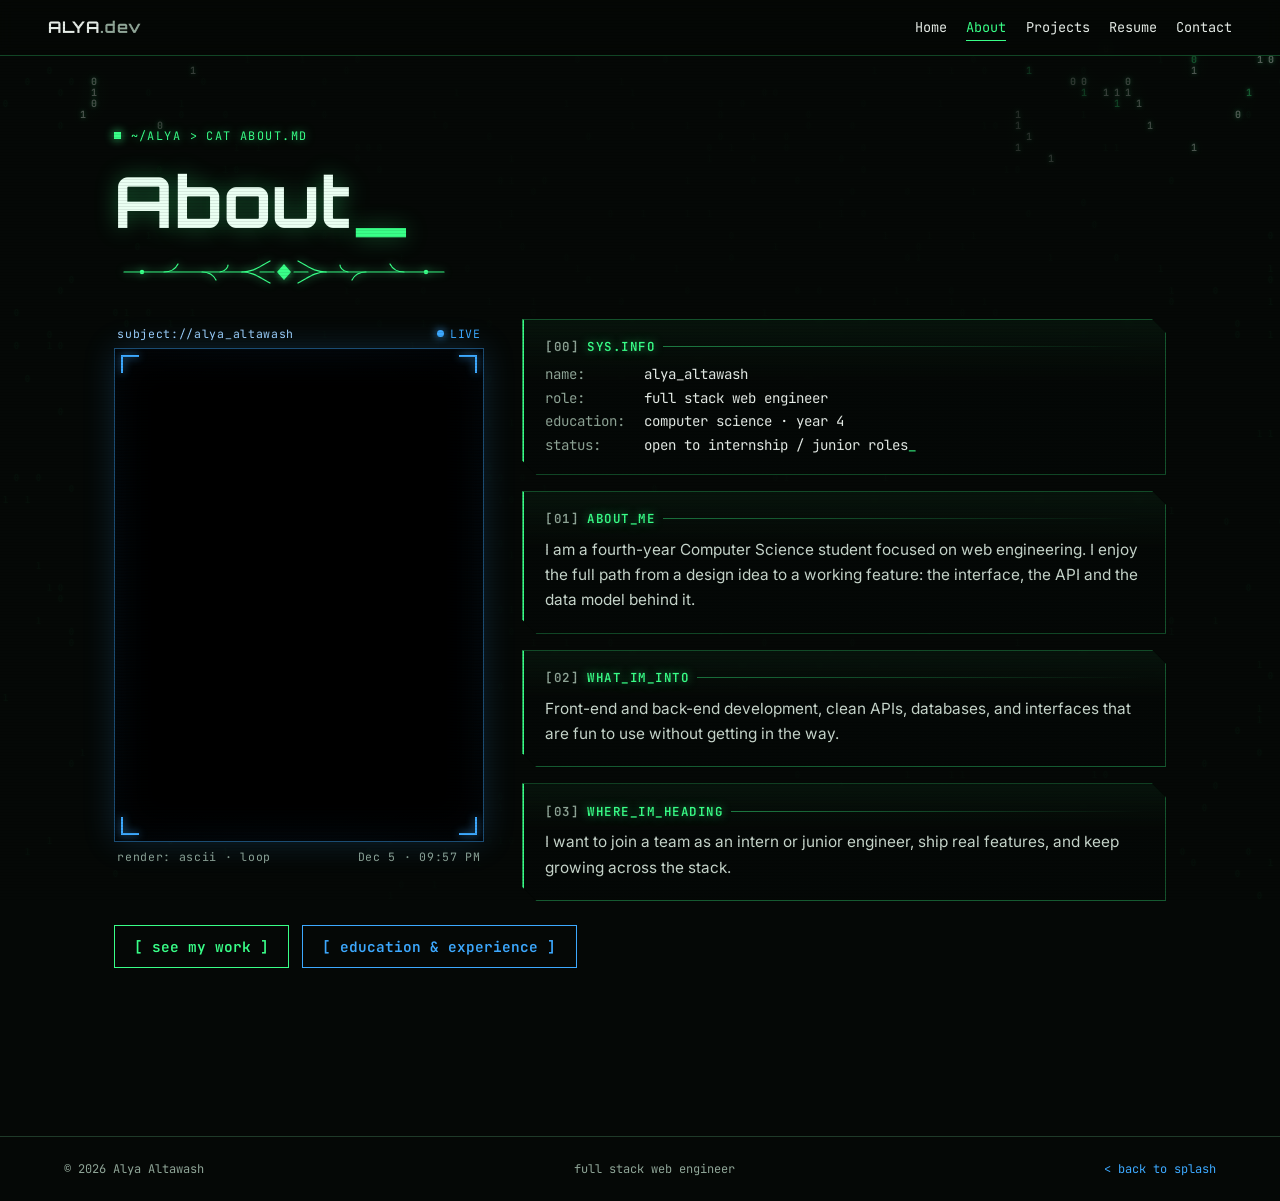
==== about.html @ cb07e220 "Portfolio site: splash, home, about, projects, resume, contact" ====
<!doctype html>
<html lang="en"><head><meta charset="utf-8"><meta name="viewport" content="width=device-width,initial-scale=1">
<title>About | Alya Altawash</title><meta name="description" content="Fourth-year Computer Science student and full stack web engineer.">
<link rel="preconnect" href="https://fonts.googleapis.com"><link rel="preconnect" href="https://fonts.gstatic.com" crossorigin>
<link href="https://fonts.googleapis.com/css2?family=Inter:wght@400;500&family=JetBrains+Mono:wght@400;600&family=Orbitron:wght@600;800&display=swap" rel="stylesheet">
<link rel="stylesheet" href="assets/style.css"></head>
<body class="inner about"><div class="bg" aria-hidden="true"></div>
<nav class="nav"><a class="brand" href="index.html">ALYA<span>.dev</span></a>
<button class="burger" aria-label="Menu" aria-expanded="false">menu</button><ul><li><a href="home.html">Home</a></li><li><a href="about.html" aria-current=page>About</a></li><li><a href="projects.html">Projects</a></li><li><a href="resume.html">Resume</a></li><li><a href="contact.html">Contact</a></li></ul></nav>
<main>
<header class="phead">
<p class="kicker"><span class="blip"></span>~/alya &gt; cat about.md</p>
<h1>About<span class="cur">_</span></h1>
<svg class="rule" viewBox="0 0 320 24" aria-hidden="true"><g id="half" fill="none" stroke="currentColor" stroke-width="1.2" stroke-linecap="round">
<path d="M0 12H118"/><path d="M118 12C130 12 136 6 146 1"/><path d="M118 12C130 12 136 18 146 23"/>
<path d="M40 12C48 12 52 8 54 4"/><path d="M78 12C86 12 90 16 92 20"/><path d="M96 12C102 11 104 7 104 5"/>
<path d="M136 12H150"/><circle cx="18" cy="12" r="1.6" fill="currentColor"/></g>
<use href="#half" transform="matrix(-1 0 0 1 320 0)"/><path d="M160 4L167 12L160 20L153 12Z" fill="currentColor"/></svg>
</header>

<section class="about-grid">
<figure class="portrait">
<div class="pf-bar"><span>subject://alya_altawash</span><span class="live"><i></i>LIVE</span></div>
<div class="pf-screen">
<video src="assets/video/about-portrait.mp4" autoplay muted loop playsinline preload="metadata" aria-label="ASCII-art figure of Alya, animated"></video>
<i class="pf-sweep" aria-hidden="true"></i>
<span class="pc pc-tl" aria-hidden="true"></span><span class="pc pc-tr" aria-hidden="true"></span><span class="pc pc-bl" aria-hidden="true"></span><span class="pc pc-br" aria-hidden="true"></span>
</div>
<figcaption class="pf-meta"><span>render: ascii · loop</span><span><span id="date">--</span> · <span id="clock">--:--</span></span></figcaption>
</figure>

<div class="about-col">
<div class="panel sysinfo">
<div class="ph"><span>[00]</span> sys.info</div>
<dl>
<dt>name</dt><dd>alya_altawash</dd>
<dt>role</dt><dd>full stack web engineer</dd>
<dt>education</dt><dd>computer science · year 4</dd>
<dt>status</dt><dd class="g">open to internship / junior roles<span class="cur">_</span></dd>
</dl>
</div>
<article class="panel"><div class="ph"><span>[01]</span> about_me</div>
<p>I am a fourth-year Computer Science student focused on web engineering. I enjoy the full path from a design idea to a working feature: the interface, the API and the data model behind it.</p></article>
<article class="panel"><div class="ph"><span>[02]</span> what_im_into</div>
<p>Front-end and back-end development, clean APIs, databases, and interfaces that are fun to use without getting in the way.</p></article>
<article class="panel"><div class="ph"><span>[03]</span> where_im_heading</div>
<p>I want to join a team as an intern or junior engineer, ship real features, and keep growing across the stack.</p></article>
</div>
</section>

<div class="row"><a class="btn" href="projects.html">[ see my work ]</a><a class="btn alt" href="resume.html">[ education &amp; experience ]</a></div>
</main>
<footer><span>© 2026 Alya Altawash</span><span>full stack web engineer</span><a href="index.html">&lt; back to splash</a></footer>
<script src="assets/sigil-bg.js"></script>
<script src="assets/site.js"></script></body></html>
---- assets/style.css ----
:root{
  --void:#050806; --panel:#0b120d; --line:#1f3a29;
  --green:#39ff88; --glow:#b8ffd9; --blue:#3da9ff; --violet:#9b6bff; --red:#ff3b4e;
  --text:#e6ede8; --dim:#8fa597;
  --display:"Orbitron","Michroma","Segoe UI",system-ui,sans-serif;
  --mono:"JetBrains Mono","Space Mono",ui-monospace,Menlo,Consolas,monospace;
  --body:"Inter",system-ui,-apple-system,"Segoe UI",sans-serif;
}
*{box-sizing:border-box;margin:0}
html{scroll-behavior:smooth;background:var(--void)}
body{background:transparent;color:var(--text);font:16px/1.65 var(--body);min-height:100vh;overflow-x:hidden}
body::after{content:"";position:fixed;inset:0;pointer-events:none;z-index:50;background:repeating-linear-gradient(0deg,rgba(0,0,0,.18) 0 1px,transparent 1px 3px);opacity:.45}
a{color:var(--blue);text-decoration:none}
a:hover{color:var(--glow)}
:focus-visible{outline:2px solid var(--green);outline-offset:3px}
img,video{max-width:100%;display:block}
h1,h2,h3{font-family:var(--display);font-weight:700;line-height:1.15;letter-spacing:.02em}
h1{font-size:clamp(2rem,6vw,3.8rem);color:var(--glow);text-shadow:0 0 22px rgba(57,255,136,.35)}
h2{font-size:clamp(1.3rem,3.2vw,2rem);margin-bottom:1rem}
h3{font-size:1rem;margin-bottom:.4rem}
p{max-width:68ch}
.dim{color:var(--dim)} .g{color:var(--green)} .b{color:var(--blue)} .v{color:var(--violet)} .r{color:var(--red)}

.bg{position:fixed;inset:0;z-index:-1;overflow:hidden;background:var(--void)}
.bg video,.bg img{position:absolute;inset:0;width:100%;height:100%;object-fit:cover;opacity:.3;mix-blend-mode:screen}
.bg canvas{position:absolute;inset:0;width:100%;height:100%;opacity:.35}
.bg::after{content:"";position:absolute;inset:0;background:radial-gradient(ellipse at 50% 40%,transparent 15%,var(--void) 88%)}

.nav{position:sticky;top:0;z-index:40;display:flex;align-items:center;gap:1.5rem;padding:.8rem clamp(1rem,4vw,3rem);background:rgba(5,8,6,.88);backdrop-filter:blur(8px);border-bottom:1px solid var(--line)}
.brand{font:700 1rem var(--display);color:var(--green);letter-spacing:.06em}
.brand span{color:var(--dim)}
.nav ul{list-style:none;display:flex;gap:1.2rem;margin-left:auto;padding:0;font:.85rem var(--mono)}
.nav a{color:var(--text);padding:.25rem 0;border-bottom:1px solid transparent}
.nav a:hover,.nav a[aria-current]{color:var(--green);border-color:var(--green)}
.burger{display:none;margin-left:auto;background:none;border:1px solid var(--line);color:var(--green);font:1rem var(--mono);padding:.3rem .6rem;cursor:pointer}
@media(max-width:820px){
  .burger{display:block}
  .nav ul{display:none;position:absolute;top:100%;left:0;right:0;flex-direction:column;gap:0;background:var(--void);border-bottom:1px solid var(--line)}
  .nav ul.open{display:flex}
  .nav li a{display:block;padding:.9rem 1.2rem;border:0}
}

main{padding:clamp(2rem,6vw,4.5rem) clamp(1rem,5vw,4rem);max-width:1180px;margin:0 auto}
.section{margin-top:clamp(3rem,7vw,5.5rem)}

.win{background:rgba(11,18,13,.92);border:1px solid var(--line);border-radius:10px;overflow:hidden}
.win>.bar{display:flex;align-items:center;gap:.8rem;padding:.55rem .9rem;background:#16301f;font:.78rem var(--mono);color:var(--glow)}
.dots{margin-left:auto;display:flex;gap:6px}
.dots i{width:10px;height:10px;border-radius:50%;background:#cfe6d6}
.dots i:nth-child(2){background:#6aa27c}.dots i:nth-child(3){background:#050806}
.win .body{padding:1.2rem 1.3rem}

.hud{position:relative;border:1px solid var(--line);padding:1.3rem;background:rgba(11,18,13,.78)}
.hud::before,.hud::after{content:"";position:absolute;width:16px;height:16px;border:2px solid var(--green)}
.hud::before{top:-1px;left:-1px;border-right:0;border-bottom:0}
.hud::after{bottom:-1px;right:-1px;border-left:0;border-top:0}

.term{font:.95rem/1.75 var(--mono)}
.term .p::before{content:"> ";color:var(--green)}
.caret{display:inline-block;width:.6ch;height:1.05em;background:var(--green);vertical-align:-.15em;animation:blink 1s steps(2) infinite}
@keyframes blink{50%{opacity:0}}

.btn{display:inline-block;font:600 .9rem var(--mono);padding:.7rem 1.2rem;border:1px solid var(--green);color:var(--green);background:transparent;cursor:pointer;transition:background .2s,color .2s,box-shadow .2s}
.btn:hover{background:var(--green);color:var(--void);box-shadow:0 0 18px rgba(57,255,136,.45)}
.btn.alt{border-color:var(--blue);color:var(--blue)}
.btn.alt:hover{background:var(--blue);color:var(--void);box-shadow:0 0 18px rgba(61,169,255,.45)}
.btn[aria-disabled=true]{border-color:var(--line);color:var(--dim);cursor:not-allowed;box-shadow:none;background:transparent}
.row{display:flex;flex-wrap:wrap;gap:.8rem;margin-top:1.5rem}

.tag{display:inline-block;font:.72rem var(--mono);padding:.15rem .55rem;border:1px solid var(--violet);color:#cdb8ff;border-radius:3px;margin:.15rem .25rem .15rem 0}

.rail-wrap{position:relative}
.rail{display:grid;grid-auto-flow:column;grid-auto-columns:min(320px,82vw);gap:1.2rem;overflow-x:auto;scroll-snap-type:x mandatory;padding:.4rem .2rem 1rem;scrollbar-color:var(--green) var(--panel);scrollbar-width:thin}
.rail>*{scroll-snap-align:start}
.railctl{display:flex;gap:.5rem;justify-content:flex-end;margin-bottom:.6rem}
.railctl button{background:var(--void);border:1px solid var(--line);color:var(--green);font:.9rem var(--mono);padding:.35rem .8rem;cursor:pointer}
.railctl button:hover{border-color:var(--green)}
.grid{display:grid;gap:1.2rem;grid-template-columns:repeat(auto-fill,minmax(270px,1fr))}
.card{background:rgba(11,18,13,.94);border:1px solid var(--line);border-radius:6px;overflow:hidden;display:flex;flex-direction:column;transition:border-color .2s,transform .2s}
.card:hover{border-color:var(--green);transform:translateY(-3px)}
.card .shot{position:relative;aspect-ratio:16/10;background:#0a120d;border-bottom:1px solid var(--line);overflow:hidden}
.card .shot img{width:100%;height:100%;object-fit:cover;opacity:.8;filter:saturate(.8)}
.card .shot span{position:absolute;left:.6rem;bottom:.5rem;font:.7rem var(--mono);color:var(--glow);background:rgba(5,8,6,.8);padding:.1rem .4rem}
.card .txt{padding:1rem 1.1rem 1.2rem;display:flex;flex-direction:column;gap:.5rem;flex:1}
.card .txt p{font-size:.92rem;color:#c5d3ca}
.card button.more{margin-top:auto;align-self:flex-start;background:none;border:0;color:var(--blue);font:.85rem var(--mono);cursor:pointer;padding:.4rem 0 0}
.card button.more:hover{color:var(--glow)}
.locked{position:relative;border:1px dashed var(--red)}
.locked:hover{border-color:var(--red);transform:none}
.locked .shot img{filter:grayscale(.8) blur(2px);opacity:.4}
.locked .lock{position:absolute;inset:0;display:grid;place-content:center;text-align:center;font:.8rem var(--mono);color:var(--red);background:rgba(5,8,6,.55);padding:1rem}
.locked .lock b{display:block;font:700 1rem var(--display);margin-bottom:.3rem}

dialog{margin:auto;width:min(680px,92vw);max-height:90vh;overflow:auto;background:var(--panel);color:var(--text);border:1px solid var(--green);padding:0;border-radius:8px}
dialog::backdrop{background:rgba(0,0,0,.78)}
dialog .win{border:0;border-radius:0}
dialog h3{font-size:1.4rem;margin-bottom:.8rem}
dialog dt{font:.78rem var(--mono);color:var(--green);margin-top:1rem}
dialog dd{margin:.2rem 0 0;color:#c5d3ca}
.x{background:none;border:0;color:var(--glow);font:1rem var(--mono);cursor:pointer;margin-left:auto}

.tl{border-left:1px solid var(--green);padding-left:1.4rem;display:grid;gap:1.8rem}
.tl>div{position:relative}
.tl>div::before{content:"";position:absolute;left:calc(-1.4rem - 4px);top:.55rem;width:7px;height:7px;background:var(--green);box-shadow:0 0 8px var(--green)}
.tl .when{font:.78rem var(--mono);color:var(--blue)}

.skills{display:grid;gap:1.2rem;grid-template-columns:repeat(auto-fit,minmax(260px,1fr))}
.skills .hud h3{color:var(--green)}
.skills ul{list-style:none;padding:0;margin:.8rem 0 0;display:grid;gap:.45rem;font:.88rem var(--mono)}
.skills li::before{content:"> ";color:var(--green)}
.lvl{height:3px;background:var(--line);margin-top:.15rem}
.lvl i{display:block;height:100%;background:var(--green);box-shadow:0 0 8px var(--green)}

label{display:block;font:.8rem var(--mono);color:var(--dim);margin:.9rem 0 .3rem}
input,textarea{width:100%;background:var(--void);border:1px solid var(--line);color:var(--text);font:1rem var(--mono);padding:.7rem .8rem}
input:focus,textarea:focus{border-color:var(--green);outline:0;box-shadow:0 0 0 1px var(--green)}
textarea{min-height:130px;resize:vertical}

.two{display:grid;gap:2rem;grid-template-columns:1.2fr 1fr;align-items:start}
@media(max-width:860px){.two{grid-template-columns:1fr}}
.links{list-style:none;padding:0;display:grid;gap:.6rem;font:.95rem var(--mono)}
.links a{display:flex;justify-content:space-between;border:1px solid var(--line);padding:.7rem .9rem;color:var(--text);transition:border-color .2s,color .2s}
.links a:hover{border-color:var(--green);color:var(--green)}
.art{border:1px solid var(--line);margin-top:1.2rem}
.art img{width:100%;max-height:340px;object-fit:cover;opacity:.85}

footer{border-top:1px solid var(--line);margin-top:6rem;padding:1.5rem clamp(1rem,5vw,4rem);font:.75rem var(--mono);color:var(--dim);display:flex;flex-wrap:wrap;gap:.6rem 2rem;justify-content:space-between}

/* splash */
body.splash{height:100svh;overflow:hidden;overflow:clip;--acc:var(--green);--acc-rgb:57,255,136}
body.splash[data-mode=design]{--acc:var(--violet);--acc-rgb:155,107,255}
.splash .bg::after{background:radial-gradient(ellipse at 60% 50%,transparent 40%,rgba(5,8,6,.8) 100%)}
.splash .bg .sig{opacity:.42;filter:drop-shadow(0 0 2px rgba(57,255,136,.9)) drop-shadow(0 0 9px rgba(57,255,136,.35));transition:filter .7s ease,opacity .7s ease}
.splash[data-mode=design] .bg .sig{filter:hue-rotate(118deg) saturate(1.2) drop-shadow(0 0 2px rgba(155,107,255,.9)) drop-shadow(0 0 9px rgba(155,107,255,.35))}

.corners{position:fixed;inset:clamp(.6rem,1.6vw,1.2rem);z-index:2;pointer-events:none}
.corners{filter:drop-shadow(0 0 4px rgba(var(--acc-rgb),.7))}
.corners i{position:absolute;width:26px;height:26px;border:1.5px solid var(--acc);opacity:.85;transition:border-color .6s}
.corners .tl{left:0;top:0;border-right:0;border-bottom:0}.corners .tr{right:0;top:0;border-left:0;border-bottom:0}
.corners .bl{left:0;bottom:0;border-right:0;border-top:0}.corners .br{right:0;bottom:0;border-left:0;border-top:0}

.splash .top{position:absolute;z-index:3;left:0;right:0;top:0;padding:1.6rem clamp(1.6rem,4.5vw,3.4rem);display:flex;justify-content:space-between;font:.74rem var(--mono);color:var(--dim);letter-spacing:.08em}
.splash .top b{color:var(--acc);font-weight:400}
.quote{position:absolute;z-index:3;left:clamp(1.6rem,6vw,5rem);top:50%;transform:translateY(-56%);max-width:min(600px,86vw)}
.quote::before{content:"";position:absolute;inset:-4rem -5rem;z-index:-1;pointer-events:none;background:radial-gradient(closest-side,rgba(5,8,6,.82) 55%,transparent)}
.kicker{display:flex;align-items:center;gap:.6rem;font:.74rem var(--mono);color:var(--acc);letter-spacing:.12em;text-transform:uppercase;margin-bottom:1.1rem;text-shadow:0 0 10px rgba(var(--acc-rgb),.6)}
.blip{width:7px;height:7px;background:var(--acc);box-shadow:0 0 10px var(--acc);animation:blip 1.6s steps(1) infinite}
@keyframes blip{50%{opacity:.15}}
.quote h1{font-size:clamp(2rem,5vw,3.6rem);line-height:1.08;color:#eafff2;text-shadow:0 0 18px rgba(184,255,217,.25);animation:glitch 7s infinite}
.quote .l{color:var(--green);text-shadow:0 0 22px rgba(57,255,136,.55)}
.quote .d{color:var(--violet);text-shadow:0 0 22px rgba(155,107,255,.6)}
@keyframes glitch{
  0%,91%,100%{transform:none;filter:none}
  92%{transform:translate(-3px,0) skewX(-8deg);filter:drop-shadow(3px 0 0 rgba(255,59,78,.75)) drop-shadow(-3px 0 0 rgba(61,169,255,.75))}
  93%{transform:translate(3px,0);filter:drop-shadow(-4px 0 0 rgba(255,59,78,.75)) drop-shadow(4px 0 0 rgba(61,169,255,.75))}
  94%{transform:none;filter:none}
  95%{transform:translate(0,-1px) skewX(6deg);filter:drop-shadow(2px 0 0 rgba(255,59,78,.6))}
  96%{transform:none;filter:none}}
.rule{display:block;width:min(340px,80%);height:24px;margin:1.3rem 0 1.4rem;color:var(--acc);filter:drop-shadow(0 0 4px rgba(var(--acc-rgb),.8));transition:color .6s}

.lens{display:flex;align-items:center;gap:.9rem;flex-wrap:wrap}
.lens-label{font:.74rem var(--mono);color:var(--dim);letter-spacing:.14em}
.lens-label b{color:var(--acc);font-weight:400;margin-left:.3rem}
.toggle{position:relative;display:flex;gap:4px;padding:4px;background:rgba(var(--acc-rgb),.08);border:1px solid rgba(var(--acc-rgb),.55);box-shadow:0 0 18px rgba(var(--acc-rgb),.18),inset 0 0 14px rgba(var(--acc-rgb),.08);clip-path:polygon(12px 0,100% 0,100% calc(100% - 12px),calc(100% - 12px) 100%,0 100%,0 12px);transition:border-color .6s,background .6s}
.toggle button{background:transparent;color:var(--dim);border:0;padding:.6rem 1.25rem;font:600 .8rem var(--mono);letter-spacing:.16em;cursor:pointer;transition:color .2s,background .3s}
.toggle button:hover{color:var(--text)}
.toggle button:first-child{clip-path:polygon(9px 0,100% 0,100% 100%,0 100%,0 9px)}
.toggle button:last-child{clip-path:polygon(0 0,100% 0,100% calc(100% - 9px),calc(100% - 9px) 100%,0 100%)}
.toggle button[aria-pressed=true]{background:var(--green);color:var(--void);box-shadow:0 0 20px rgba(57,255,136,.7)}
.toggle button.dz[aria-pressed=true]{background:var(--violet);color:#fff;box-shadow:0 0 20px rgba(155,107,255,.7)}
.quote .sub{margin-top:1.1rem;font:.78rem var(--mono);color:var(--dim)}

#stage{position:absolute;inset:0;z-index:1;cursor:grab;touch-action:pan-y}
#stage:active{cursor:grabbing}
#stage canvas{display:block}
.readout{position:absolute;z-index:3;right:clamp(1.6rem,4.5vw,3.4rem);bottom:1.9rem;font:.7rem var(--mono);color:var(--dim);letter-spacing:.06em}
.boot{position:absolute;z-index:3;left:clamp(1.6rem,6vw,5rem);bottom:1.6rem;font:.74rem/1.7 var(--mono);color:var(--dim)}
.enter{position:absolute;z-index:3;left:50%;bottom:1.6rem;transform:translateX(-50%);white-space:nowrap;box-shadow:0 0 22px rgba(var(--acc-rgb),.25)}
.hint{position:absolute;z-index:3;right:clamp(1.6rem,4.5vw,3.4rem);top:4rem;font:.7rem var(--mono);color:var(--dim)}
@media(max-width:900px){.readout{display:none}}
@media(max-width:700px){
  .boot,.hint{display:none}
  .splash .top{padding:1.4rem 1.6rem;font-size:.66rem}
  .splash .top span{max-width:60%}
  .quote{top:5.2rem;transform:none;left:1.6rem;right:1.6rem}
  .quote h1{font-size:clamp(1.8rem,8.4vw,2.6rem)}
  .rule{margin:1rem 0 1.1rem}
  .toggle button{padding:.55rem 1rem}
  .quote .sub{display:none}
  .quote::before{inset:-2rem -1.6rem}
  .kicker{font-size:.62rem;letter-spacing:.08em;flex-wrap:wrap}
}

@media(prefers-reduced-motion:reduce){
  *{animation:none!important;scroll-behavior:auto!important;transition:none!important}
  .bg video{display:none}
}

/* loading screen */
#loader{position:fixed;inset:0;z-index:45;background:#020403;overflow:hidden;cursor:pointer;transition:opacity .85s ease,visibility .85s}
#loader.done{opacity:0;visibility:hidden}
#loader::after{content:"";position:absolute;inset:-50%;pointer-events:none;opacity:.13;background-image:url("data:image/svg+xml,%3Csvg xmlns='http://www.w3.org/2000/svg' width='160' height='160'%3E%3Cfilter id='n'%3E%3CfeTurbulence type='fractalNoise' baseFrequency='.9' numOctaves='2' stitchTiles='stitch'/%3E%3C/filter%3E%3Crect width='100%25' height='100%25' filter='url(%23n)'/%3E%3C/svg%3E");animation:ldgrain .9s steps(3) infinite}
@keyframes ldgrain{0%{transform:translate(0,0)}33%{transform:translate(-3%,2%)}66%{transform:translate(2%,-3%)}}
.ld-bg{position:absolute;inset:0;width:100%;height:100%;filter:drop-shadow(0 0 2px rgba(57,255,136,.9)) drop-shadow(0 0 9px rgba(57,255,136,.35));animation:ldflick 4s infinite}
@keyframes ldflick{0%,100%{opacity:1}47%{opacity:1}48%{opacity:.82}49%{opacity:1}83%{opacity:.93}}
.ld-code{position:absolute;z-index:2;top:1.2rem;left:clamp(1rem,3vw,2rem);margin:0;font:600 10px/1.3 var(--mono);color:#f2fff7;text-shadow:0 0 6px rgba(255,255,255,.55);opacity:.9;white-space:pre;max-height:42vh;overflow:hidden;pointer-events:none;padding:.4rem .6rem .4rem 0;background:rgba(2,4,3,.8);box-shadow:0 0 24px 12px rgba(2,4,3,.8)}
.ld-center{position:absolute;inset:0;z-index:3;display:flex;flex-direction:column;align-items:center;justify-content:center;gap:0;pointer-events:none}
.ld-vid{width:min(64vmin,580px);aspect-ratio:1;-webkit-mask-image:radial-gradient(circle,#000 50%,transparent 71%);mask-image:radial-gradient(circle,#000 50%,transparent 71%)}
.ld-vid video{width:100%;height:100%;object-fit:cover;filter:contrast(1.08) drop-shadow(0 0 12px rgba(184,255,217,.5))}
.ld-out{width:min(420px,90vw);min-height:9.8em;padding:.7rem .9rem;font:.76rem/1.6 var(--mono);color:var(--glow);text-shadow:0 0 8px rgba(57,255,136,.55),0 0 3px #000,0 0 6px #000;white-space:pre}
.ld-out .ok{color:var(--green);text-shadow:0 0 10px rgba(57,255,136,.9)}
.ld-out .dimbar{color:#1f3a29;text-shadow:none}
.ld-out .cur{animation:ldblink 1s steps(1) infinite}
@keyframes ldblink{50%{opacity:0}}
.ld-skip{position:absolute;z-index:3;bottom:1.2rem;left:50%;transform:translateX(-50%);font:.7rem var(--mono);color:var(--dim);white-space:nowrap;opacity:.7}
@media(max-width:700px){.ld-code{font-size:8px;max-height:24vh;opacity:.9}.ld-vid{width:min(88vw,420px)}.ld-out{font-size:.68rem}}
@media(prefers-reduced-motion:reduce){#loader::after,.ld-bg{animation:none}}
#loader.quick{display:none}

/* inner pages: shared cyber-sigil styling */
body.inner{--acc:var(--green);--acc-rgb:57,255,136}
.inner .bg::after{background:linear-gradient(90deg,rgba(5,8,6,.15),rgba(5,8,6,.7) 22%,rgba(5,8,6,.7) 78%,rgba(5,8,6,.15))}
.inner .bg .sig{opacity:.45;filter:drop-shadow(0 0 2px rgba(57,255,136,.9)) drop-shadow(0 0 9px rgba(57,255,136,.35))}
.inner .nav{background:rgba(5,8,6,.82);border-bottom-color:rgba(57,255,136,.25)}
.phead{margin-bottom:2.2rem}
.phead h1{font-size:clamp(2.4rem,7vw,4.4rem);color:#eafff2;text-shadow:0 0 22px rgba(57,255,136,.35);animation:glitch 7s infinite}
.phead h1 .cur,.cur{color:var(--acc);animation:ldblink 1s steps(1) infinite}
.phead .rule{margin:1.1rem 0 0}

.panel{position:relative;padding:1.15rem 1.3rem 1.25rem;background:linear-gradient(180deg,rgba(57,255,136,.05),rgba(5,8,6,.82) 40%);border:1px solid rgba(var(--acc-rgb),.3);border-left:2px solid var(--acc);backdrop-filter:blur(3px);clip-path:polygon(0 0,calc(100% - 14px) 0,100% 14px,100% 100%,14px 100%,0 calc(100% - 14px));transition:border-color .25s,box-shadow .25s,transform .25s}
.panel:hover{border-color:rgba(var(--acc-rgb),.7);box-shadow:inset 0 0 24px rgba(var(--acc-rgb),.08);transform:translateX(3px)}
.ph{display:flex;align-items:center;gap:.5rem;font:600 .78rem var(--mono);letter-spacing:.12em;text-transform:uppercase;color:var(--acc);text-shadow:0 0 10px rgba(var(--acc-rgb),.55);margin-bottom:.6rem}
.ph span{color:var(--dim);text-shadow:none}
.ph::after{content:"";flex:1;height:1px;background:linear-gradient(90deg,rgba(var(--acc-rgb),.45),transparent)}
.panel p{color:#c9d8ce;font-size:.96rem}

.about-grid{display:grid;grid-template-columns:minmax(260px,370px) 1fr;gap:clamp(1.4rem,3vw,2.4rem);align-items:start}
.about-col{display:grid;gap:1rem}
.sysinfo dl{display:grid;grid-template-columns:max-content 1fr;gap:.35rem 1.2rem;font:.88rem var(--mono)}
.sysinfo dt{color:var(--dim)}
.sysinfo dt::after{content:":"}
.sysinfo dd{margin:0;color:var(--text)}

.portrait{margin:0;position:sticky;top:5.5rem;--pb:61,169,255}
.pf-bar,.pf-meta{display:flex;justify-content:space-between;gap:1rem;font:.72rem var(--mono);letter-spacing:.06em;color:#9fd2ff;padding:.45rem .2rem}
.pf-meta{color:var(--dim)}
.live{display:flex;align-items:center;gap:.4rem;color:var(--blue)}
.live i{width:7px;height:7px;border-radius:50%;background:var(--blue);box-shadow:0 0 8px var(--blue);animation:blip 1.4s steps(1) infinite}
.pf-screen{position:relative;aspect-ratio:3/4;background:#000;border:1px solid rgba(var(--pb),.45);box-shadow:0 0 30px rgba(var(--pb),.18),inset 0 0 40px rgba(var(--pb),.12);overflow:hidden}
.pf-screen video{width:100%;height:100%;object-fit:cover;filter:drop-shadow(0 0 6px rgba(var(--pb),.7)) brightness(1.15)}
.pf-screen::after{content:"";position:absolute;inset:0;pointer-events:none;background:repeating-linear-gradient(0deg,rgba(0,0,0,.35) 0 1px,transparent 1px 3px),radial-gradient(ellipse at center,transparent 55%,rgba(0,0,0,.6))}
.pf-sweep{position:absolute;left:0;right:0;height:22%;top:-22%;pointer-events:none;background:linear-gradient(180deg,transparent,rgba(var(--pb),.13),transparent);animation:sweep 5s linear infinite}
@keyframes sweep{to{top:100%}}
.pc{position:absolute;width:18px;height:18px;border:2px solid var(--blue);filter:drop-shadow(0 0 4px rgba(var(--pb),.9));z-index:2}
.pc-tl{left:6px;top:6px;border-right:0;border-bottom:0}.pc-tr{right:6px;top:6px;border-left:0;border-bottom:0}
.pc-bl{left:6px;bottom:6px;border-right:0;border-top:0}.pc-br{right:6px;bottom:6px;border-left:0;border-top:0}
@media(max-width:860px){
  .about-grid{grid-template-columns:1fr}
  .portrait{position:relative;top:0;width:min(100%,340px);margin:0 auto}
  .inner .bg::after{background:rgba(5,8,6,.4)}
  .inner .bg .sig{opacity:.55}
}
@media(prefers-reduced-motion:reduce){.pf-sweep,.phead h1{animation:none}}

/* ===== projects: cartridges + reader ===== */
.sr-only{position:absolute;width:1px;height:1px;overflow:hidden;clip:rect(0 0 0 0);white-space:nowrap}
.proj-head{display:grid;grid-template-columns:1fr minmax(260px,380px);gap:2rem;align-items:center}
.proj-head .lead{margin-top:1.3rem;color:#c9d8ce}
.drive{margin:0}
#drive{height:300px;position:relative;cursor:grab;touch-action:pan-y;outline:none}
#drive.grabbing{cursor:grabbing}
#drive:focus-visible{box-shadow:0 0 0 1px var(--green)}
#drive canvas{display:block;width:100%!important;height:100%!important}
.proj-head>*{min-width:0}
#drive.no3d{display:none}
.drive figcaption{display:flex;justify-content:space-between;gap:1rem;padding-top:.5rem;border-top:1px solid rgba(57,255,136,.3);font:.7rem var(--mono);color:var(--dim);letter-spacing:.06em}
#driveStat{color:var(--green)}

.rack{--w:clamp(200px,21vw,250px);display:flex;flex-wrap:wrap;gap:2.6rem;padding-top:1rem}
.cart{--c:var(--green);position:relative;display:block;width:24em;height:32em;padding:0;border:0;background:none;color:inherit;font-size:calc(var(--w,240px) / 24);cursor:pointer;text-align:left;filter:drop-shadow(0 .8em 1.2em rgba(0,0,0,.65));transition:transform .3s cubic-bezier(.3,.7,.3,1),filter .3s}
.cart:hover,.cart:focus-visible{transform:translateY(-.9em) rotate(-1.5deg);filter:drop-shadow(0 0 1.1em color-mix(in srgb,var(--c) 70%,transparent)) drop-shadow(0 1em 1.4em rgba(0,0,0,.7))}
.cart:focus-visible{outline:none}
.cart:focus-visible .c-body{outline:2px solid var(--c);outline-offset:-2px}
.cart.gone{visibility:hidden}
.c-body{position:absolute;inset:0;clip-path:polygon(2.4em 0,100% 0,100% calc(100% - 1.8em),calc(100% - 1.8em) 100%,0 100%,0 2.4em);
  background:repeating-linear-gradient(90deg,rgba(255,255,255,.035) 0 1px,transparent 1px 3px),linear-gradient(160deg,#e3e8e5 0%,#aab2ae 18%,#6d7572 44%,#353b39 70%,#1b1f1e 100%);
  box-shadow:inset .15em .15em .3em rgba(255,255,255,.55),inset -.2em -.2em .4em rgba(0,0,0,.6)}
.c-grip{position:absolute;top:.8em;left:5em;right:4em;height:1.4em;border-radius:.2em;background:repeating-linear-gradient(90deg,rgba(0,0,0,.4) 0 .3em,rgba(255,255,255,.3) .3em .6em)}
.c-side{position:absolute;left:.5em;top:4.5em;writing-mode:vertical-rl;transform:rotate(180deg);font:600 .62em var(--mono);letter-spacing:.22em;color:rgba(0,0,0,.5);text-shadow:0 1px 0 rgba(255,255,255,.35)}
.c-label{position:absolute;left:2.2em;top:3.2em;width:19.2em;height:19.2em;background:#000;overflow:hidden;box-shadow:0 0 0 .35em #0c0f0e,0 0 0 .5em rgba(255,255,255,.28)}
.c-label img{width:100%;height:100%;object-fit:cover;display:block}
.c-scan{position:absolute;inset:0;pointer-events:none;background:linear-gradient(125deg,rgba(255,255,255,.18) 0%,transparent 28%),repeating-linear-gradient(0deg,rgba(0,0,0,.18) 0 1px,transparent 1px 3px)}
.c-chip{position:absolute;top:.6em;left:.6em;font:600 .7em var(--mono);letter-spacing:.1em;padding:.15em .55em;background:rgba(5,8,6,.82);color:var(--c);border:1px solid var(--c)}
.c-title,.c-sub{position:absolute;left:2.2em;right:3em}
.c-title{top:23.2em;font:800 1.85em/1 var(--display);letter-spacing:.06em;color:#f2fff7;text-shadow:0 0 .5em color-mix(in srgb,var(--c) 80%,transparent);left:calc(2.2em / 1.85);top:calc(23.3em / 1.85)}
.c-sub{top:calc(26.6em / .72);left:calc(2.2em / .72);font:.72em var(--mono);letter-spacing:.08em;text-transform:uppercase;color:#a9bab0;white-space:nowrap;overflow:hidden;text-overflow:ellipsis;right:calc(3em / .72)}
.c-foot{position:absolute;left:calc(2.2em / .62);bottom:calc(1.1em / .62);display:flex;align-items:center;gap:1.2em;font:600 .62em var(--mono);letter-spacing:.12em;color:rgba(255,255,255,.4)}
.c-led{width:1.1em;height:1.1em;border-radius:50%;background:#2a2f2d;box-shadow:inset 0 0 .2em #000;transition:background .3s,box-shadow .3s}
.cart:hover .c-led,.cart:focus-visible .c-led,.deck-cart .c-led{background:var(--c);box-shadow:0 0 .8em var(--c)}
.c-pins{position:absolute;right:0;top:5em;bottom:5em;width:1.3em;border-left:.2em solid #0d0f0e;background:repeating-linear-gradient(180deg,#f0cf74 0 .9em,#8a6a22 .9em 1.1em,#121514 1.1em 1.6em)}
.cart.blank{cursor:not-allowed}
.cart.blank:hover{transform:none;filter:drop-shadow(0 .8em 1.2em rgba(0,0,0,.65))}
.blank .c-body{filter:saturate(.2) brightness(.62)}
.blank .c-led{background:var(--red)!important;box-shadow:0 0 .8em var(--red)!important}
.c-noise{position:absolute;inset:0;background:repeating-linear-gradient(0deg,#0d100f 0 2px,#1b201e 2px 3px),#111;animation:noise .25s steps(2) infinite}
@keyframes noise{50%{background-position:0 1px}}
.c-nodata{position:absolute;inset:0;display:grid;place-content:center;font:600 1.3em var(--mono);letter-spacing:.2em;color:var(--red);text-shadow:0 0 .6em var(--red)}

/* reader overlay */
body.ro-open{overflow:hidden}
.reader-ov{--c:var(--green);position:fixed;inset:0;z-index:60;background:rgba(2,4,3,.88);backdrop-filter:blur(6px);opacity:0;transition:opacity .25s}
.reader-ov.in{opacity:1}
.ro-stage{position:absolute;inset:0;margin:0 auto;max-width:1300px}
.deck{position:absolute;width:52em;height:40em;left:calc(50% - 12em);top:50%;margin-top:-20em;font-size:min(10px,calc((100vw - 2rem) / 80));transition:left .55s cubic-bezier(.6,0,.25,1),top .55s cubic-bezier(.6,0,.25,1),margin .55s,font-size .55s}
.deck-cart{position:absolute;left:3em;top:4em;width:24em;height:32em;z-index:1;pointer-events:none}
.reader{position:absolute;inset:0;z-index:2}
.reader::before{content:"";position:absolute;inset:0;clip-path:polygon(3em 0,100% 0,100% calc(100% - 3em),calc(100% - 3em) 100%,0 100%,0 3em);
  background:repeating-linear-gradient(90deg,rgba(255,255,255,.025) 0 1px,transparent 1px 3px),linear-gradient(165deg,#59625e 0%,#323936 30%,#1c201f 70%,#121514 100%);
  box-shadow:inset .2em .2em .4em rgba(255,255,255,.25),inset -.3em -.3em .6em rgba(0,0,0,.7)}
.reader>*{position:absolute;z-index:1}
.rd-tab{top:-2.5em;left:6em;width:17em;height:2.7em;display:grid;place-content:center;clip-path:polygon(1.4em 0,calc(100% - 1.4em) 0,100% 100%,0 100%);background:linear-gradient(180deg,#7a837f,#3b4240);font:800 1.3em var(--display);letter-spacing:.2em;color:#171b1a;text-shadow:0 1px 0 rgba(255,255,255,.35)}
.rd-tab{font-size:1.3em;width:calc(17em / 1.3);height:calc(2.7em / 1.3);top:calc(-2.5em / 1.3);left:calc(6em / 1.3)}
.rd-tab2{top:2em;left:28em;font:600 .72em var(--mono);letter-spacing:.2em;color:rgba(255,255,255,.35);top:calc(2.2em / .72);left:calc(28em / .72)}
.rd-slot{left:-.5em;top:3.6em;width:1.1em;height:32.8em;background:#030403;border-radius:.3em;box-shadow:inset 0 0 .4em #000,.15em 0 0 rgba(255,255,255,.12)}
.rd-window{left:5.2em;top:7.2em;width:19.2em;height:19.2em;overflow:hidden;background:#030403;box-shadow:0 0 0 .5em #0f1211,0 0 0 .7em rgba(255,255,255,.12),inset 0 0 2em #000}
.rd-empty{position:absolute;inset:0;display:grid;place-content:center;justify-items:center;gap:1em;background:repeating-linear-gradient(45deg,#070908 0 .5em,#0c0f0e .5em 1em);transition:opacity .4s}
.rd-empty i{width:7em;height:7em;border-radius:50%;border:.4em solid #222826;box-shadow:inset 0 0 1em #000}
.rd-empty span{font:600 .8em var(--mono);letter-spacing:.2em;color:#4c5a52}
.reader.on .rd-empty{opacity:0;transition-delay:.1s}
.rd-clone{left:-2.2em;top:-3.2em;width:24em;height:32em;position:absolute}
.rd-clone .cart{font-size:inherit;filter:none;pointer-events:none;transform:none}
.rd-glass{position:absolute;inset:0;pointer-events:none;background:linear-gradient(130deg,rgba(255,255,255,.12),transparent 35%),repeating-linear-gradient(0deg,rgba(0,0,0,.25) 0 1px,transparent 1px 3px);box-shadow:inset 0 0 0 1px rgba(255,255,255,.05);transition:box-shadow .5s}
.reader.done .rd-glass{box-shadow:inset 0 0 2.5em color-mix(in srgb,var(--c) 45%,transparent)}
.rd-ring{left:6em;top:28.6em;width:8em;height:8em;border-radius:50%;background:#0c0f0e;box-shadow:0 0 0 .45em #262c2a,0 0 0 .6em rgba(255,255,255,.12),inset 0 0 1em #000;display:grid;place-items:center}
.rd-ring i{width:5.6em;height:5.6em;border-radius:50%;background:radial-gradient(circle,#1a1f1d 0 1px,transparent 1.5px) 0 0/.55em .55em,#101413;transition:background-color .5s,box-shadow .5s}
.reader.on .rd-ring i{background-color:var(--c);box-shadow:0 0 1.5em var(--c),0 0 3em color-mix(in srgb,var(--c) 50%,transparent)}
.reader.reading .rd-ring i{animation:ringpulse .5s ease-in-out infinite alternate}
@keyframes ringpulse{to{filter:brightness(.6)}}
.rd-strip{left:16em;top:30.2em;display:flex;align-items:center;gap:.9em;font:600 .75em var(--mono);letter-spacing:.15em;color:rgba(255,255,255,.35);left:calc(16em / .75);top:calc(30.6em / .75)}
.led{display:inline-block;width:.9em;height:.9em;border-radius:50%;background:#2a302d;box-shadow:inset 0 0 .2em #000;transition:background .3s,box-shadow .3s}
.reader.on .rd-strip .led{background:var(--c);box-shadow:0 0 .7em var(--c)}
.reader.on .rd-strip .l2{transition-delay:.15s}.reader.on .rd-strip .l3{transition-delay:.3s}
.rd-screen{left:28em;top:5em;width:20em;height:15em;background:#020302;overflow:hidden;box-shadow:0 0 0 .45em #0e1110,0 0 0 .6em rgba(255,255,255,.12),inset 0 0 1.5em #000}
.rd-screen::after{content:"";position:absolute;inset:0;pointer-events:none;background:repeating-linear-gradient(0deg,rgba(0,0,0,.35) 0 1px,transparent 1px 3px)}
.rd-boot{position:absolute;inset:.9em;font:.95em/1.55 var(--mono);color:var(--c);text-shadow:0 0 .5em var(--c);white-space:pre}
.rd-cover{position:absolute;inset:0;opacity:0;transition:opacity .5s}
.rd-cover img{width:100%;height:100%;object-fit:cover}
.rd-cover span{position:absolute;left:.6em;bottom:.5em;font:800 1.3em var(--display);letter-spacing:.1em;color:#fff;text-shadow:0 0 .6em var(--c),0 0 .2em #000}
.reader.done .rd-cover{opacity:1}
.reader.done .rd-boot{opacity:0}
.rd-leds{left:28em;top:22em;display:flex;gap:1.6em;font:600 .72em var(--mono);letter-spacing:.12em;color:rgba(255,255,255,.4);left:calc(28em / .72);top:calc(22.2em / .72)}
.rd-leds span{display:flex;align-items:center;gap:.5em}
.reader.on .led.pwr{background:#39ff88;box-shadow:0 0 .7em #39ff88}
.reader.reading .led.read{background:#ffb13b;box-shadow:0 0 .7em #ffb13b;animation:blip .25s steps(1) infinite}
.reader.done .led.data{background:var(--c);box-shadow:0 0 .7em var(--c)}
.rd-btns{left:28em;top:26em;display:flex;gap:1.2em}
.rd-btn{width:8.5em;height:3.2em;border:0;border-radius:.3em;background:linear-gradient(180deg,#3b4240,#1a1e1d);box-shadow:inset 0 .15em .1em rgba(255,255,255,.2),0 .25em 0 #070908;font:700 .8em var(--mono);letter-spacing:.2em;color:#c9d4ce;cursor:pointer;display:grid;place-content:center;width:calc(8.5em / .8);height:calc(3.2em / .8)}
.rd-btn:hover{color:var(--c)}
.rd-btn:active{transform:translateY(.2em);box-shadow:inset 0 .15em .1em rgba(255,255,255,.2)}
.rd-btn:focus-visible{outline:2px solid var(--c);outline-offset:2px}
.rd-btn.fake{cursor:default;opacity:.55}
.rd-vent{left:28em;top:31.5em;width:20em;height:5em;background:repeating-linear-gradient(90deg,#060707 0 .55em,transparent .55em 1.2em);clip-path:inset(0 round .3em);opacity:.9}
.rd-side{right:.9em;top:6em;writing-mode:vertical-rl;font:800 1.15em var(--display);letter-spacing:.25em;color:#121615;text-shadow:0 1px 0 rgba(255,255,255,.18);right:calc(.9em / 1.15);top:calc(6em / 1.15)}
.rd-wire{right:-2.4em;width:2.8em;height:7em;border:.38em solid;border-left:0;border-radius:0 3.5em 3.5em 0;z-index:0!important}
.rd-wire.w1{top:17em;border-color:#c8392d}
.rd-wire.w2{top:18em;width:2em;height:5em;border-color:#d9a92f}
.reader.clunk{animation:clunk .26s ease-out}
@keyframes clunk{30%{transform:translateX(.35em)}60%{transform:translateX(-.15em)}}

/* project readout panel */
.rp{position:absolute;top:5vh;bottom:5vh;left:50%;right:1.5rem;overflow:auto;opacity:0;pointer-events:none;transform:translateX(2rem);transition:opacity .4s .15s,transform .4s .15s;background:rgba(5,8,6,.94);border:1px solid color-mix(in srgb,var(--c) 40%,transparent);border-left:2px solid var(--c);box-shadow:0 0 40px color-mix(in srgb,var(--c) 15%,transparent);scrollbar-color:var(--c) transparent;scrollbar-width:thin;outline:none}
.split .rp{opacity:1;pointer-events:auto;transform:none}
@media(min-width:1100px){.split .deck{left:calc(25% - 26em)}}
@media(max-width:1099px){
  .split .deck{top:1rem;margin-top:0;left:calc(50% - 26em);font-size:min(10px,calc((100vw - 2rem) / 56))}
  .rp{left:1rem;right:1rem;bottom:1rem;top:calc(2.4rem + min(400px,(100vw - 2rem) * 40 / 56));transform:translateY(2rem)}
}
.rp-bar{position:sticky;top:0;z-index:1;display:flex;justify-content:space-between;align-items:center;gap:1rem;padding:.65rem 1.1rem;background:color-mix(in srgb,var(--c) 12%,#050806);border-bottom:1px solid color-mix(in srgb,var(--c) 35%,transparent);font:.75rem var(--mono);color:var(--c)}
.rp-bar .x{margin:0;color:var(--text);font-size:.75rem}
.rp-bar .x:hover{color:var(--c)}
.rp-body{padding:1.4rem 1.6rem 2rem}
.rp-course{font:.72rem var(--mono);letter-spacing:.14em;text-transform:uppercase;color:var(--c)}
.rp h2{font-size:clamp(1.8rem,4vw,2.6rem);margin:.35rem 0 .2rem;color:#eafff2;text-shadow:0 0 18px color-mix(in srgb,var(--c) 55%,transparent)}
.rp-tag{color:var(--dim)}
.rp-stats{display:grid;grid-template-columns:repeat(4,1fr);gap:.6rem;margin:1.3rem 0 .4rem}
.rp-stats div{padding:.7rem .8rem;border:1px solid color-mix(in srgb,var(--c) 35%,transparent);background:color-mix(in srgb,var(--c) 6%,transparent)}
.rp-stats b{display:block;font:700 1.15rem var(--display);color:var(--c)}
.rp-stats span{font:.66rem var(--mono);color:var(--dim);letter-spacing:.04em}
.rp section h3{font:600 .78rem var(--mono);letter-spacing:.12em;text-transform:uppercase;color:var(--c);margin:1.6rem 0 .55rem}
.rp section p{color:#c9d8ce;font-size:.95rem}
.rp ul{list-style:none;padding:0;display:grid;gap:.4rem;font-size:.93rem;color:#c9d8ce}
.rp li::before{content:"› ";color:var(--c)}
.rp-pipe{list-style:none;padding:0;margin:.9rem 0 0;display:flex;flex-wrap:wrap;gap:.55rem 1.4rem}
.rp-pipe li{position:relative;font:.72rem var(--mono);padding:.35rem .6rem;border:1px solid color-mix(in srgb,var(--c) 50%,transparent);background:color-mix(in srgb,var(--c) 9%,transparent);color:#e6ede8}
.rp-pipe li::before{content:none}
.rp-pipe li:not(:last-child)::after{content:"→";position:absolute;right:-1.1rem;top:50%;transform:translateY(-50%);color:var(--c)}
.rp-cap{font:.7rem var(--mono)!important;color:var(--dim)!important;margin-top:.5rem}
.rp-fig{margin:1rem 0 0;border:1px solid color-mix(in srgb,var(--c) 25%,transparent);background:radial-gradient(ellipse at center,color-mix(in srgb,var(--c) 10%,transparent),transparent 70%);padding:.8rem}
.rp-fig img{max-height:230px;margin:0 auto;object-fit:contain}
.rp-fig figcaption{font:.68rem var(--mono);color:var(--dim);text-align:center;margin-top:.4rem}
.rp-code{font:.78rem/1.6 var(--mono);background:#020403;border-left:2px solid var(--c);padding:.9rem 1rem;overflow:auto;color:var(--glow)}
.rp .tag{border-color:color-mix(in srgb,var(--c) 60%,transparent);color:#e1e8ff}
.rp-team{font-family:var(--mono);font-size:.85rem!important}
.rp .row{margin-top:2rem}
.rp .btn.alt{border-color:var(--c);color:var(--c)}
.rp .btn.alt:hover{background:var(--c);color:var(--void);box-shadow:0 0 18px color-mix(in srgb,var(--c) 50%,transparent)}

@media(max-width:860px){
  .proj-head{grid-template-columns:1fr}
  #drive{height:220px}
  .rack{--w:min(42vw,200px);gap:1.2rem 1rem;justify-content:center}
  .rp-stats{grid-template-columns:repeat(2,1fr)}
  .rp-body{padding:1.1rem 1.1rem 1.6rem}
}
@media(prefers-reduced-motion:reduce){.c-noise,.reader.reading .rd-ring i{animation:none}}
.drag-hint{font-weight:400;color:var(--glow);margin-left:.4rem}

/* ===== resume + skills ===== */
.cv-top{display:flex;flex-wrap:wrap;align-items:center;justify-content:space-between;gap:1.6rem 3rem;margin-bottom:2.6rem}
.cv-top .lead{flex:1 1 420px;color:#c9d8ce;max-width:62ch}
.dl{display:flex;align-items:center;gap:1rem;padding:.9rem 1.3rem .9rem 1rem;border:1px solid var(--green);background:rgba(57,255,136,.06);color:var(--green);clip-path:polygon(12px 0,100% 0,100% calc(100% - 12px),calc(100% - 12px) 100%,0 100%,0 12px);box-shadow:inset 0 0 18px rgba(57,255,136,.08);transition:background .2s,box-shadow .2s,color .2s}
.dl:hover{background:var(--green);color:var(--void);box-shadow:0 0 26px rgba(57,255,136,.55)}
.dl-txt{display:grid;gap:.15rem}
.dl-txt b{font:600 .95rem var(--mono);letter-spacing:.06em}
.dl-txt small{font:.68rem var(--mono);opacity:.75}
.dl-ico{position:relative;width:30px;height:36px;border:1.5px solid currentColor;clip-path:polygon(0 0,70% 0,100% 25%,100% 100%,0 100%)}
.dl-ico i{position:absolute;left:50%;top:9px;width:2px;height:13px;margin-left:-1px;background:currentColor}
.dl-ico i::after{content:"";position:absolute;left:-4px;bottom:-2px;width:6px;height:6px;border-right:2px solid currentColor;border-bottom:2px solid currentColor;transform:rotate(45deg)}
.dl:hover .dl-ico i{animation:dlbob .7s ease-in-out infinite alternate}
@keyframes dlbob{to{transform:translateY(3px)}}

.cv-grid{display:grid;grid-template-columns:1fr minmax(260px,330px);gap:clamp(1.6rem,4vw,3rem);align-items:start}
.cv-main{display:grid;gap:2.6rem}
.cv-side{display:grid;gap:1rem;position:sticky;top:5.5rem}
.xp{list-style:none;padding:0 0 0 1.6rem;margin-top:.4rem;position:relative;display:grid;gap:1.9rem}
.xp::before{content:"";position:absolute;left:4px;top:.5rem;bottom:.4rem;width:1px;background:linear-gradient(180deg,var(--green),rgba(57,255,136,.1));box-shadow:0 0 8px rgba(57,255,136,.5)}
.xp>li{position:relative}
.xp>li::before{content:"";position:absolute;left:calc(-1.6rem + 0px);top:.35rem;width:9px;height:9px;background:var(--void);border:1.5px solid var(--green);transform:rotate(45deg);box-shadow:0 0 10px rgba(57,255,136,.7)}
.xp>li:first-child::before{background:var(--green)}
.xp .when{font:.74rem var(--mono);letter-spacing:.1em;text-transform:uppercase;color:var(--green)}
.xp h3{font-size:1.15rem;margin:.3rem 0 .15rem;color:#eafff2}
.xp .org{font:.85rem var(--mono);color:var(--blue);margin-bottom:.45rem}
.xp p{color:#c9d8ce;font-size:.94rem}
.xp ul{list-style:none;padding:0;margin-top:.5rem;display:grid;gap:.35rem;color:#c9d8ce;font-size:.94rem}
.xp ul li::before{content:"› ";color:var(--green)}
.xp-link{display:inline-block;margin-top:.7rem;font:.75rem var(--mono);color:var(--violet)}
.xp-link:hover{color:var(--glow)}
.kv{display:grid;grid-template-columns:max-content 1fr;gap:.4rem 1rem;font:.84rem var(--mono)}
.kv dt{color:var(--dim)}.kv dt::after{content:":"}
.kv dd{margin:0;min-width:0;overflow-wrap:anywhere}
.side-note{font-size:.88rem;color:var(--dim);margin-bottom:.6rem}
.langs{list-style:none;padding:0;display:flex;flex-wrap:wrap;gap:.45rem}
.langs li{font:.78rem var(--mono);padding:.3rem .7rem;border:1px solid rgba(57,255,136,.45);color:var(--glow);background:rgba(57,255,136,.06)}
.mini-carts{list-style:none;padding:0;display:grid;gap:.6rem}
.mini-carts a{display:flex;align-items:center;gap:.8rem;padding:.4rem;border:1px solid transparent;color:var(--text);transition:border-color .2s,background .2s}
.mini-carts a:hover{border-color:rgba(57,255,136,.4);background:rgba(57,255,136,.05)}
.mini-carts img{width:46px;height:46px;object-fit:cover;box-shadow:0 0 0 2px #0c0f0e,0 0 0 3px #7d8784}
.mini-carts span{display:grid;font:.72rem var(--mono);color:var(--dim)}
.mini-carts b{font:700 .9rem var(--display);color:#eafff2;letter-spacing:.04em}
.sk-intro{margin:-.2rem 0 1.3rem;font-size:.92rem}
.sk-grid{display:grid;grid-template-columns:repeat(auto-fit,minmax(260px,1fr));gap:1rem}
.sk h3{font:600 .8rem var(--mono);letter-spacing:.1em;text-transform:uppercase;color:var(--green);margin-bottom:.8rem}
.sk ul{list-style:none;padding:0;display:grid;gap:.5rem}
.sk li{display:flex;flex-wrap:wrap;align-items:center;gap:.4rem;font:.88rem var(--mono);color:var(--text);padding-bottom:.5rem;border-bottom:1px dashed rgba(57,255,136,.15)}
.sk li:last-child{border-bottom:0;padding-bottom:0}
.sk li>span{margin-right:auto}
.sk li>span::before{content:"[✓] ";color:var(--green)}
.u{font:.66rem var(--mono);padding:.12rem .45rem;border:1px solid rgba(155,107,255,.6);color:#cdb8ff;letter-spacing:.04em}
.u:hover{background:var(--violet);color:#fff}
@media(max-width:860px){.cv-grid{grid-template-columns:1fr}.cv-side{position:static}}

/* ===== contact ===== */
.phone-fig{margin:0}
#phone{height:380px;position:relative;cursor:crosshair;touch-action:pan-y;outline:none}
#phone canvas{display:block;width:100%!important;height:100%!important}
#phone:focus-visible{box-shadow:0 0 0 1px var(--green)}
#phone.no3d{display:none}
.phone-fig figcaption{display:flex;justify-content:space-between;gap:1rem;padding-top:.5rem;border-top:1px solid rgba(57,255,136,.3);font:.7rem var(--mono);color:var(--dim);letter-spacing:.06em}
#phoneHint{color:var(--glow);text-align:right;white-space:nowrap;letter-spacing:0}
.phone-fig figcaption span:first-child{white-space:nowrap}
.ct-grid{display:grid;grid-template-columns:1.25fr 1fr;gap:clamp(1.4rem,3vw,2.4rem);align-items:start;margin-top:1rem}
.ct-form label{color:var(--green);font-size:.78rem;letter-spacing:.06em}
.ct-form label:first-of-type{margin-top:.2rem}
.ct-form input,.ct-form textarea{background:rgba(2,4,3,.85);border-color:rgba(57,255,136,.25)}
.ct-form input::placeholder,.ct-form textarea::placeholder{color:#4f6357}
.ct-form textarea{min-height:170px}
.ct-status{font:.82rem var(--mono);color:var(--glow);margin-top:.8rem;min-height:1.2em}
.ct-side{display:grid;gap:1rem}
.ch{list-style:none;padding:0;display:grid;gap:.55rem}
.ch a{display:grid;grid-template-columns:5.5rem 1fr auto;align-items:center;gap:.6rem;padding:.75rem .9rem;border:1px solid rgba(57,255,136,.22);background:rgba(2,4,3,.6);color:var(--text);font:.85rem var(--mono);transition:border-color .2s,background .2s,color .2s,transform .2s}
.ch a:hover{border-color:var(--green);background:rgba(57,255,136,.08);transform:translateX(4px)}
.ch-k{color:var(--green);text-transform:uppercase;letter-spacing:.1em;font-size:.72rem}
.ch-v{min-width:0;overflow:hidden;text-overflow:ellipsis;white-space:nowrap}
.ch i{font-style:normal;color:var(--dim)}
.ch a:hover i{color:var(--green)}
.ch a[aria-disabled=true]{opacity:.5}
.catcam{margin:0;--pb:57,255,136}
.catcam .pf-bar{color:var(--glow)}
.catcam .live{color:var(--green)}.catcam .live i{background:var(--green);box-shadow:0 0 8px var(--green)}
.cc-screen{position:relative;aspect-ratio:9/7;background:#000;border:1px solid rgba(57,255,136,.4);box-shadow:0 0 30px rgba(57,255,136,.15),inset 0 0 40px rgba(57,255,136,.08);overflow:hidden}
.cc-screen video{width:100%;height:100%;object-fit:cover;filter:brightness(1.35) drop-shadow(0 0 5px rgba(57,255,136,.6))}
.cc-screen::after{content:"";position:absolute;inset:0;pointer-events:none;background:repeating-linear-gradient(0deg,rgba(0,0,0,.3) 0 1px,transparent 1px 3px),radial-gradient(ellipse at center,transparent 55%,rgba(0,0,0,.6))}
.catcam .pc{border-color:var(--green);filter:drop-shadow(0 0 4px rgba(57,255,136,.9))}
@media(max-width:860px){.ct-grid{grid-template-columns:1fr}#phone{height:300px}}

/* ===== home ===== */
.hero2{display:grid;grid-template-columns:1.1fr 1fr;gap:clamp(1.6rem,4vw,3.4rem);align-items:center;min-height:calc(100svh - 12rem)}
.hero-name{font-size:clamp(2.8rem,8vw,5.6rem);line-height:.98;color:#eafff2;text-shadow:0 0 26px rgba(57,255,136,.35);animation:glitch 8s infinite}
.hero-role{font:600 clamp(.85rem,1.6vw,1.05rem) var(--mono);color:var(--green);margin:1rem 0 1.1rem;min-height:1.6em;text-shadow:0 0 10px rgba(57,255,136,.5)}
.hero2 .lead{color:#c9d8ce;max-width:56ch}
.term-panel{min-height:330px}
.home-term{font:.84rem/1.75 var(--mono);color:#c9d8ce;white-space:pre-wrap}
.home-term>div:nth-child(odd){color:var(--green);margin-top:.35rem}
.home-term>div:first-child{margin-top:0}
.home-term .caret{display:inline-block;width:.55em;height:1em;background:var(--green);vertical-align:-2px;animation:ldblink 1s steps(1) infinite}
.stats{display:grid;grid-template-columns:repeat(4,1fr);gap:1rem;margin-top:2.6rem}
.stats div{padding:1rem 1.1rem;border:1px solid rgba(57,255,136,.25);background:rgba(5,8,6,.7);clip-path:polygon(10px 0,100% 0,100% calc(100% - 10px),calc(100% - 10px) 100%,0 100%,0 10px)}
.stats b{display:block;font:800 2rem var(--display);color:var(--green);text-shadow:0 0 14px rgba(57,255,136,.5)}
.stats span{font:.72rem var(--mono);color:var(--dim);letter-spacing:.06em}
.stats .loose{border-color:rgba(255,177,59,.5)}
.stats .loose b{color:#ffb13b;text-shadow:0 0 14px rgba(255,177,59,.5)}
.bz{display:grid;grid-template-columns:1.3fr 1fr;gap:2rem;align-items:start;border-left-color:#ffb13b;--acc:#ffb13b;--acc-rgb:255,177,59}
.bz h2{font-size:clamp(1.8rem,4.5vw,2.8rem);color:#fff4e0;text-shadow:0 0 22px rgba(255,177,59,.45);margin:.2rem 0 .7rem}
.bz p{color:#c9d8ce;max-width:52ch}
.bz .row{margin-top:1.3rem}
.bz .btn{border-color:#ffb13b;color:#ffb13b}
.bz .btn:hover{background:#ffb13b;color:var(--void);box-shadow:0 0 22px rgba(255,177,59,.5)}
.bz .btn.alt{border-color:rgba(255,255,255,.25);color:var(--text)}
.bz .btn.alt:hover{background:var(--text);color:var(--void);box-shadow:none}
.bz-hud{padding:1rem;border:1px dashed rgba(255,177,59,.35);background:rgba(2,4,3,.6)}
.bz-hud .g{color:#ffb13b;letter-spacing:.2em}
.bug-log{list-style:none;padding:0;margin-top:.9rem;display:grid;gap:.3rem;font:.74rem var(--mono);color:var(--dim);min-height:5.5em}
.bug-log li:first-child{color:var(--green)}
.home-rack{--w:clamp(190px,20vw,240px)}
a.cart{text-decoration:none}
.now .xp{margin-top:.8rem}
.cta{text-align:left;padding:1.8rem 1.8rem 2rem}
.cta h2{font-size:clamp(1.5rem,3.6vw,2.3rem);color:#eafff2;margin:.2rem 0 .5rem}
.cta p{color:#c9d8ce}
.cta .row{margin-top:1.3rem}
/* the bug */
.bug-layer{position:fixed;inset:0;z-index:35;pointer-events:none;opacity:0;transition:opacity .6s}
.bug-layer.ready{opacity:1}
.bug-layer.off{opacity:0}
.bug-layer canvas{display:block}
html.bug-near,html.bug-near *{cursor:crosshair!important}
.bug-toast{position:fixed;z-index:36;transform:translate(-50%,-140%);pointer-events:none;font:700 .8rem var(--mono);color:#ffb13b;text-shadow:0 0 10px rgba(255,177,59,.8),0 0 2px #000;animation:toast 1.4s ease-out forwards;white-space:nowrap}
@keyframes toast{to{transform:translate(-50%,-320%);opacity:0}}
.bug-chip{position:fixed;z-index:36;left:1rem;bottom:1rem;max-width:calc(100vw - 2rem);display:flex;align-items:center;gap:.55rem;padding:.35rem .4rem .35rem .7rem;font:.68rem var(--mono);color:var(--dim);background:rgba(5,8,6,.88);border:1px solid rgba(57,255,136,.25)}
.bug-chip button{background:none;border:0;color:var(--dim);font:inherit;cursor:pointer;padding:.1rem .3rem}
.bug-chip button:hover{color:var(--green)}
.bug-chip i{flex:none;width:6px;height:6px;border-radius:50%;background:#ffb13b;box-shadow:0 0 6px #ffb13b;animation:blip 1.2s steps(1) infinite}
@media(max-width:860px){
  .hero2{grid-template-columns:1fr;min-height:0}
  .stats{grid-template-columns:repeat(2,1fr)}
  .bz{grid-template-columns:1fr}
  .home-rack{--w:min(42vw,200px)}
}
@media(prefers-reduced-motion:reduce){.hero-name{animation:none}}
.hero-role>div{display:inline}
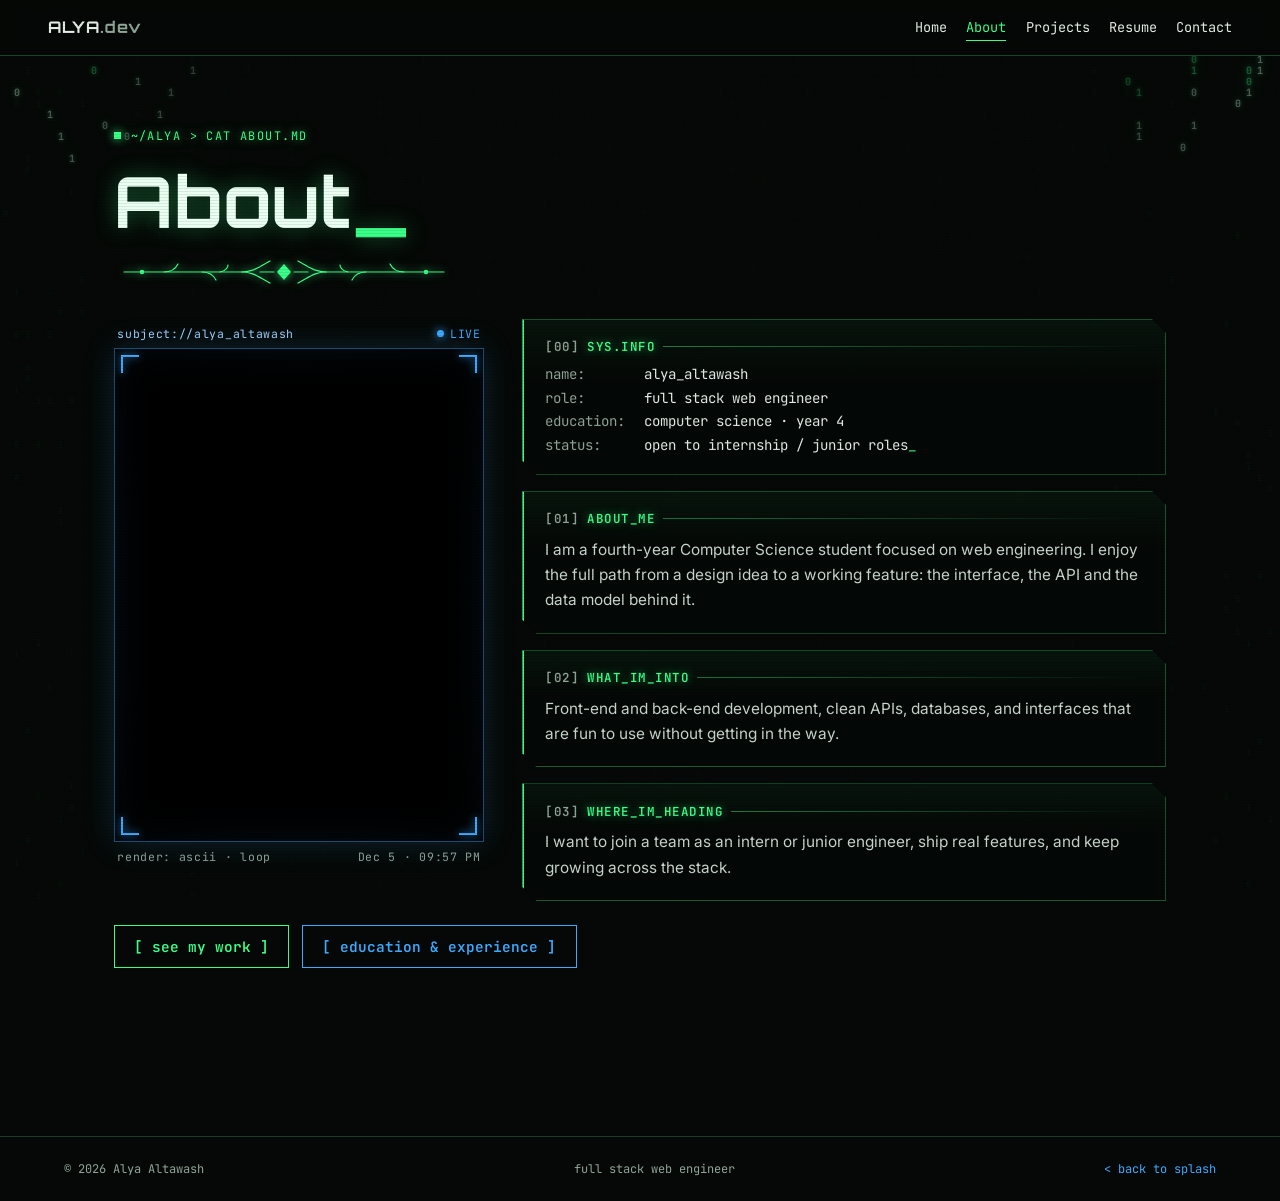
==== commit 0c1368ba: "Add cache-busting versions to CSS/JS links" ====
--- a/about.html
+++ b/about.html
@@ -3,7 +3,7 @@
 <title>About | Alya Altawash</title><meta name="description" content="Fourth-year Computer Science student and full stack web engineer.">
 <link rel="preconnect" href="https://fonts.googleapis.com"><link rel="preconnect" href="https://fonts.gstatic.com" crossorigin>
 <link href="https://fonts.googleapis.com/css2?family=Inter:wght@400;500&family=JetBrains+Mono:wght@400;600&family=Orbitron:wght@600;800&display=swap" rel="stylesheet">
-<link rel="stylesheet" href="assets/style.css"></head>
+<link rel="stylesheet" href="assets/style.css?v=202611090853"></head>
 <body class="inner about"><div class="bg" aria-hidden="true"></div>
 <nav class="nav"><a class="brand" href="index.html">ALYA<span>.dev</span></a>
 <button class="burger" aria-label="Menu" aria-expanded="false">menu</button><ul><li><a href="home.html">Home</a></li><li><a href="about.html" aria-current=page>About</a></li><li><a href="projects.html">Projects</a></li><li><a href="resume.html">Resume</a></li><li><a href="contact.html">Contact</a></li></ul></nav>
@@ -51,5 +51,5 @@
 <div class="row"><a class="btn" href="projects.html">[ see my work ]</a><a class="btn alt" href="resume.html">[ education &amp; experience ]</a></div>
 </main>
 <footer><span>© 2026 Alya Altawash</span><span>full stack web engineer</span><a href="index.html">&lt; back to splash</a></footer>
-<script src="assets/sigil-bg.js"></script>
-<script src="assets/site.js"></script></body></html>+<script src="assets/sigil-bg.js?v=202611090853"></script>
+<script src="assets/site.js?v=202611090853"></script></body></html>
--- a/assets/style.css
+++ b/assets/style.css
@@ -558,3 +558,21 @@
 }
 @media(prefers-reduced-motion:reduce){.hero-name{animation:none}}
 .hero-role>div{display:inline}
+
+/* coming soon cartridge */
+.soon{display:grid;grid-template-columns:auto 1fr;gap:2.2rem;align-items:center}
+.soon-cart{--w:clamp(200px,21vw,250px);position:relative}
+.soon-cart .c-body{filter:saturate(.85) brightness(.9)}
+.soon-cart .c-led{background:#ffb13b!important;box-shadow:0 0 .8em #ffb13b!important;animation:blip 1.4s steps(1) infinite}
+.soon-cart .c-label img{filter:brightness(.85)}
+.soon-stamp{position:absolute;left:50%;top:36%;transform:translate(-50%,-50%) rotate(-12deg);padding:.35em .8em;font:800 1.45em var(--display);letter-spacing:.08em;color:#ffb13b;border:.18em solid #ffb13b;background:rgba(5,8,6,.78);text-shadow:0 0 .6em rgba(255,177,59,.7);box-shadow:0 0 1.2em rgba(255,177,59,.35);white-space:nowrap;pointer-events:none}
+.soon-info{border-left-color:#ffb13b;--acc:#ffb13b;--acc-rgb:255,177,59;max-width:620px}
+.soon-badge{display:flex;align-items:center;gap:.5rem;font:600 .72rem var(--mono);letter-spacing:.12em;text-transform:uppercase;color:#ffb13b}
+.soon-badge i{width:7px;height:7px;border-radius:50%;background:#ffb13b;box-shadow:0 0 8px #ffb13b;animation:blip 1.4s steps(1) infinite}
+.soon-info h3{font-size:1.25rem;color:#fff4e0;margin:.5rem 0 .5rem}
+.soon-info p{color:#c9d8ce;font-size:.95rem}
+.soon-info .rp-tags{margin:.9rem 0 1rem}
+.soon-info .tag{border-color:rgba(255,177,59,.55);color:#ffdca3}
+.soon-date{color:#ffb13b;font-weight:600}
+@media(max-width:860px){.soon{grid-template-columns:1fr;justify-items:center}.soon-cart{--w:min(56vw,230px)}}
+@media(prefers-reduced-motion:reduce){.soon-cart .c-led,.soon-badge i{animation:none}}
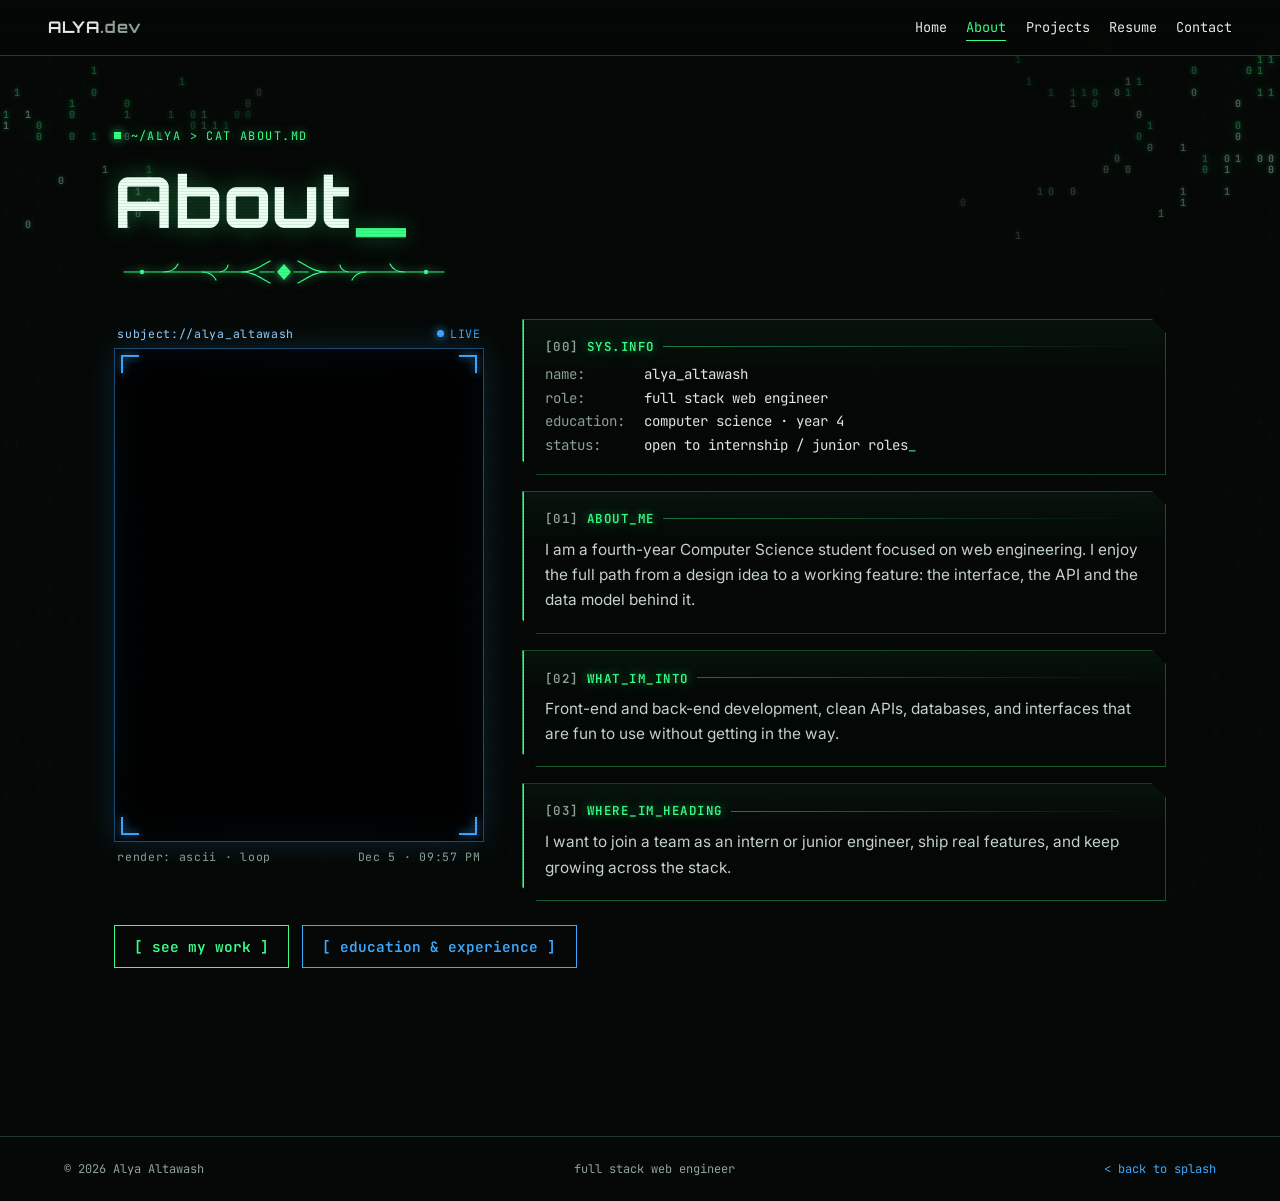
==== commit c7e50df6: "Projects: capstone cartridge opens in the reader" ====
--- a/about.html
+++ b/about.html
@@ -3,7 +3,7 @@
 <title>About | Alya Altawash</title><meta name="description" content="Fourth-year Computer Science student and full stack web engineer.">
 <link rel="preconnect" href="https://fonts.googleapis.com"><link rel="preconnect" href="https://fonts.gstatic.com" crossorigin>
 <link href="https://fonts.googleapis.com/css2?family=Inter:wght@400;500&family=JetBrains+Mono:wght@400;600&family=Orbitron:wght@600;800&display=swap" rel="stylesheet">
-<link rel="stylesheet" href="assets/style.css?v=202611090853"></head>
+<link rel="stylesheet" href="assets/style.css?v=202611090858"></head>
 <body class="inner about"><div class="bg" aria-hidden="true"></div>
 <nav class="nav"><a class="brand" href="index.html">ALYA<span>.dev</span></a>
 <button class="burger" aria-label="Menu" aria-expanded="false">menu</button><ul><li><a href="home.html">Home</a></li><li><a href="about.html" aria-current=page>About</a></li><li><a href="projects.html">Projects</a></li><li><a href="resume.html">Resume</a></li><li><a href="contact.html">Contact</a></li></ul></nav>
@@ -51,5 +51,5 @@
 <div class="row"><a class="btn" href="projects.html">[ see my work ]</a><a class="btn alt" href="resume.html">[ education &amp; experience ]</a></div>
 </main>
 <footer><span>© 2026 Alya Altawash</span><span>full stack web engineer</span><a href="index.html">&lt; back to splash</a></footer>
-<script src="assets/sigil-bg.js?v=202611090853"></script>
-<script src="assets/site.js?v=202611090853"></script></body></html>+<script src="assets/sigil-bg.js?v=202611090858"></script>
+<script src="assets/site.js?v=202611090858"></script></body></html>
--- a/assets/style.css
+++ b/assets/style.css
@@ -560,19 +560,9 @@
 .hero-role>div{display:inline}
 
 /* coming soon cartridge */
-.soon{display:grid;grid-template-columns:auto 1fr;gap:2.2rem;align-items:center}
-.soon-cart{--w:clamp(200px,21vw,250px);position:relative}
-.soon-cart .c-body{filter:saturate(.85) brightness(.9)}
 .soon-cart .c-led{background:#ffb13b!important;box-shadow:0 0 .8em #ffb13b!important;animation:blip 1.4s steps(1) infinite}
-.soon-cart .c-label img{filter:brightness(.85)}
 .soon-stamp{position:absolute;left:50%;top:36%;transform:translate(-50%,-50%) rotate(-12deg);padding:.35em .8em;font:800 1.45em var(--display);letter-spacing:.08em;color:#ffb13b;border:.18em solid #ffb13b;background:rgba(5,8,6,.78);text-shadow:0 0 .6em rgba(255,177,59,.7);box-shadow:0 0 1.2em rgba(255,177,59,.35);white-space:nowrap;pointer-events:none}
-.soon-info{border-left-color:#ffb13b;--acc:#ffb13b;--acc-rgb:255,177,59;max-width:620px}
-.soon-badge{display:flex;align-items:center;gap:.5rem;font:600 .72rem var(--mono);letter-spacing:.12em;text-transform:uppercase;color:#ffb13b}
+.soon-badge{display:flex;align-items:center;gap:.5rem;font:600 .72rem var(--mono);letter-spacing:.12em;text-transform:uppercase;color:#ffb13b;margin-bottom:.6rem}
 .soon-badge i{width:7px;height:7px;border-radius:50%;background:#ffb13b;box-shadow:0 0 8px #ffb13b;animation:blip 1.4s steps(1) infinite}
-.soon-info h3{font-size:1.25rem;color:#fff4e0;margin:.5rem 0 .5rem}
-.soon-info p{color:#c9d8ce;font-size:.95rem}
-.soon-info .rp-tags{margin:.9rem 0 1rem}
-.soon-info .tag{border-color:rgba(255,177,59,.55);color:#ffdca3}
-.soon-date{color:#ffb13b;font-weight:600}
-@media(max-width:860px){.soon{grid-template-columns:1fr;justify-items:center}.soon-cart{--w:min(56vw,230px)}}
+.soon-date{color:#ffb13b!important;font:700 1.1rem var(--display)!important}
 @media(prefers-reduced-motion:reduce){.soon-cart .c-led,.soon-badge i{animation:none}}
